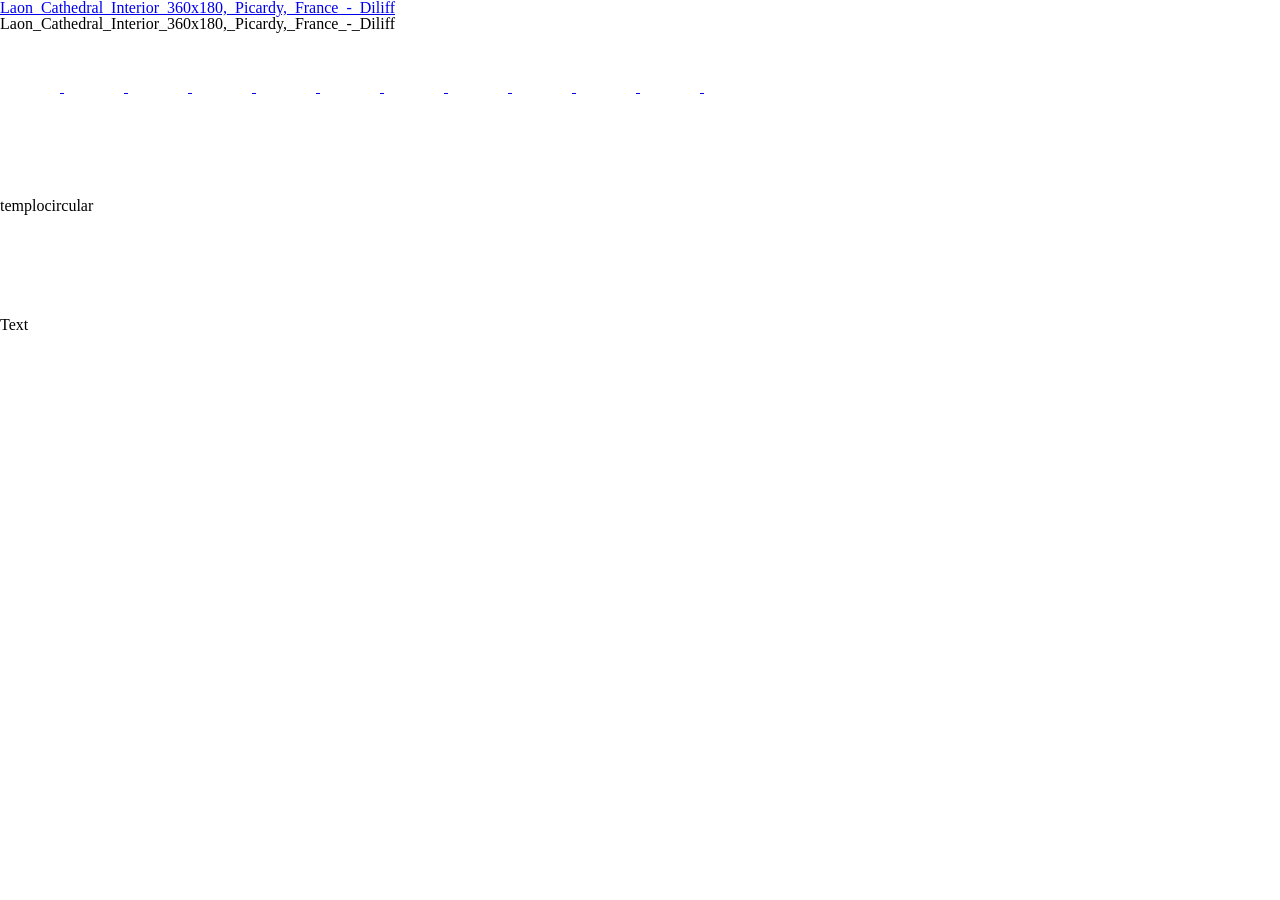
==== app-files/index.html @ 82f7ec3b "Carga del cascarón inicial de Marzpiano" ====
<!DOCTYPE html>
<html>
<head>
<title>Project Title</title>
<meta charset="utf-8">
<meta name="viewport" content="target-densitydpi=device-dpi, width=device-width, initial-scale=1.0, maximum-scale=1.0, minimum-scale=1.0, user-scalable=no, minimal-ui" />
<style> @-ms-viewport { width: device-width; } </style>
<link rel="stylesheet" href="vendor/reset.min.css">
<link rel="stylesheet" href="style.css">
</head>
<body class="single-scene ">

<div id="pano"></div>

<div id="sceneList">
  <ul class="scenes">
    
      <a href="javascript:void(0)" class="scene" data-id="0-laon_cathedral_interior_360x180_picardy_france_-_diliff">
        <li class="text">Laon_Cathedral_Interior_360x180,_Picardy,_France_-_Diliff</li>
      </a>
    
  </ul>
</div>

<div id="titleBar">
  <h1 class="sceneName"></h1>
</div>

<a href="javascript:void(0)" id="autorotateToggle">
  <img class="icon off" src="img/play.png">
  <img class="icon on" src="img/pause.png">
</a>

<a href="javascript:void(0)" id="fullscreenToggle">
  <img class="icon off" src="img/fullscreen.png">
  <img class="icon on" src="img/windowed.png">
</a>

<a href="javascript:void(0)" id="sceneListToggle">
  <img class="icon off" src="img/expand.png">
  <img class="icon on" src="img/collapse.png">
</a>

<a href="javascript:void(0)" id="viewUp" class="viewControlButton viewControlButton-1">
  <img class="icon" src="img/up.png">
</a>
<a href="javascript:void(0)" id="viewDown" class="viewControlButton viewControlButton-2">
  <img class="icon" src="img/down.png">
</a>
<a href="javascript:void(0)" id="viewLeft" class="viewControlButton viewControlButton-3">
  <img class="icon" src="img/left.png">
</a>
<a href="javascript:void(0)" id="viewRight" class="viewControlButton viewControlButton-4">
  <img class="icon" src="img/right.png">
</a>
<a href="javascript:void(0)" id="viewIn" class="viewControlButton viewControlButton-5">
  <img class="icon" src="img/plus.png">
</a>
<a href="javascript:void(0)" id="viewOut" class="viewControlButton viewControlButton-6">
  <img class="icon" src="img/minus.png">
</a>

<script src="vendor/screenfull.min.js" ></script>
<script src="vendor/bowser.min.js" ></script>
<script src="vendor/marzipano.js" ></script>

<script src="data.js"></script>
<script src="index.js"></script>

</body>
</html>
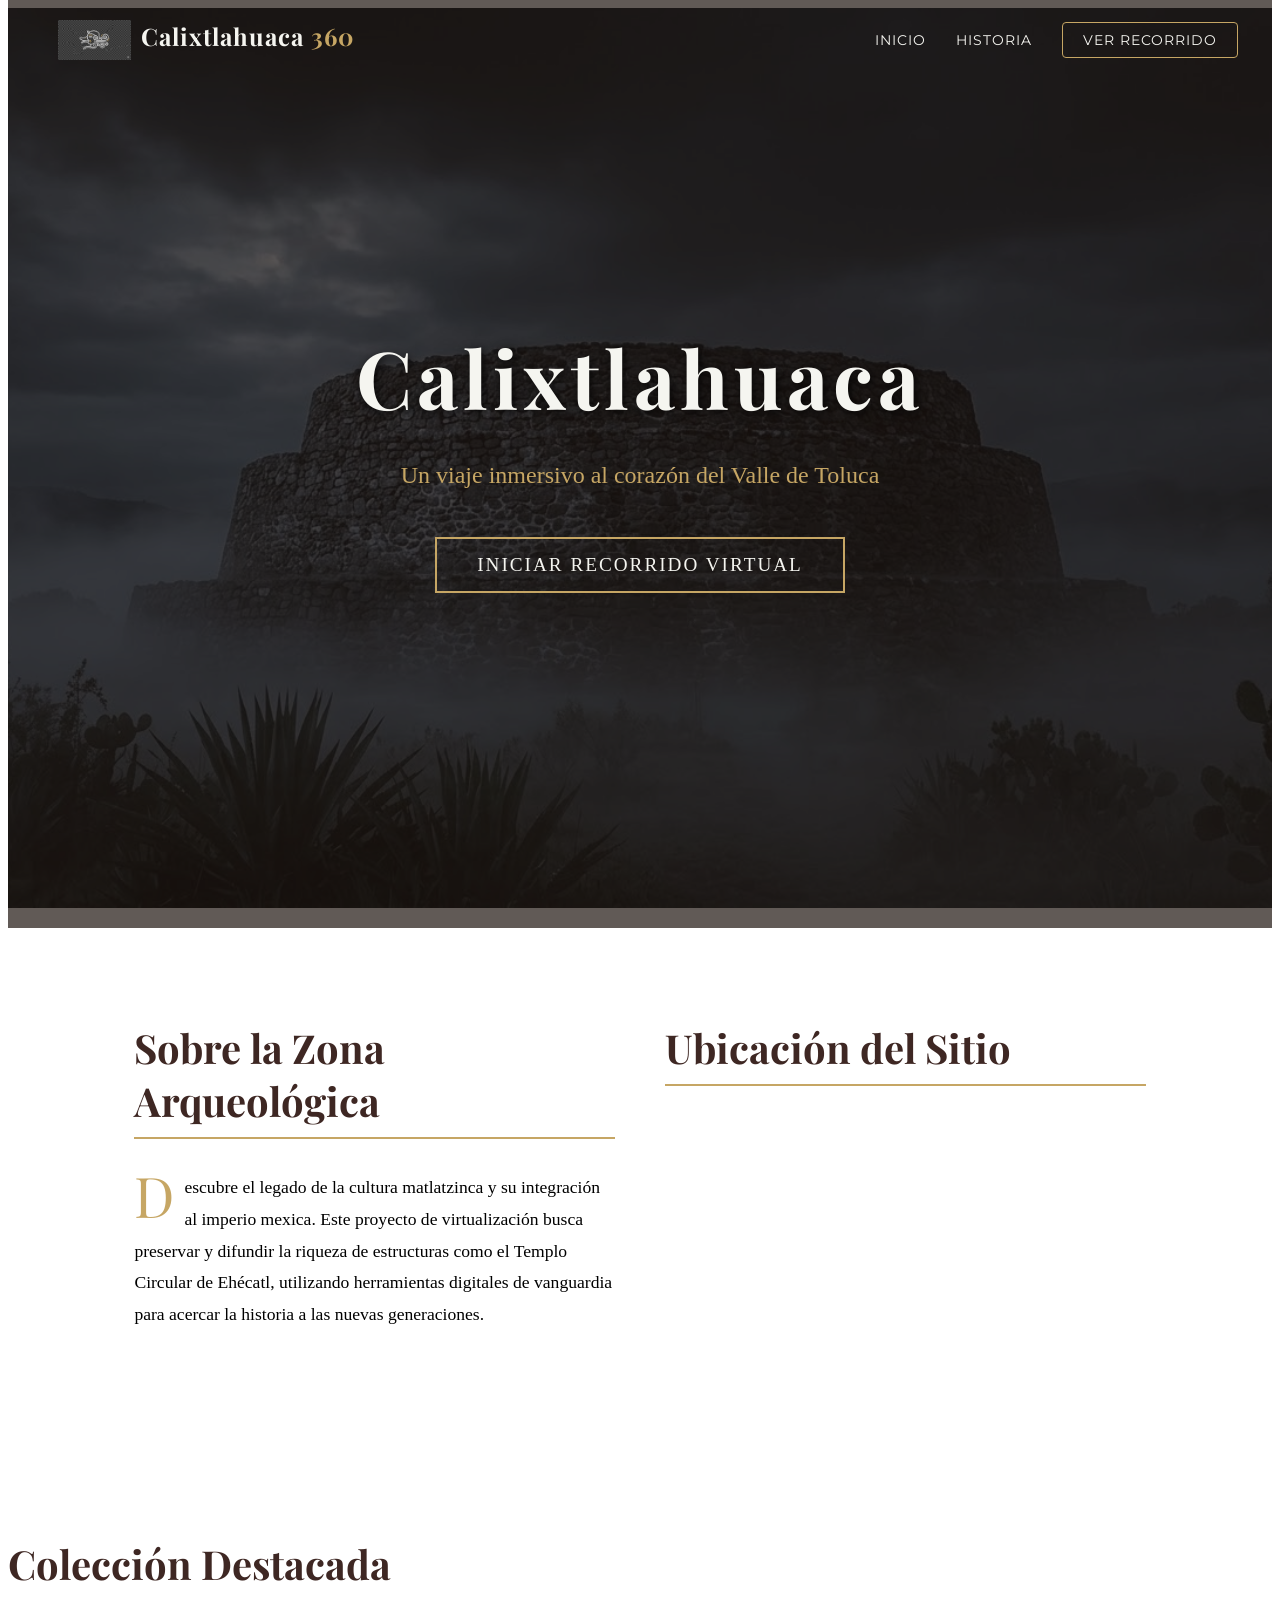
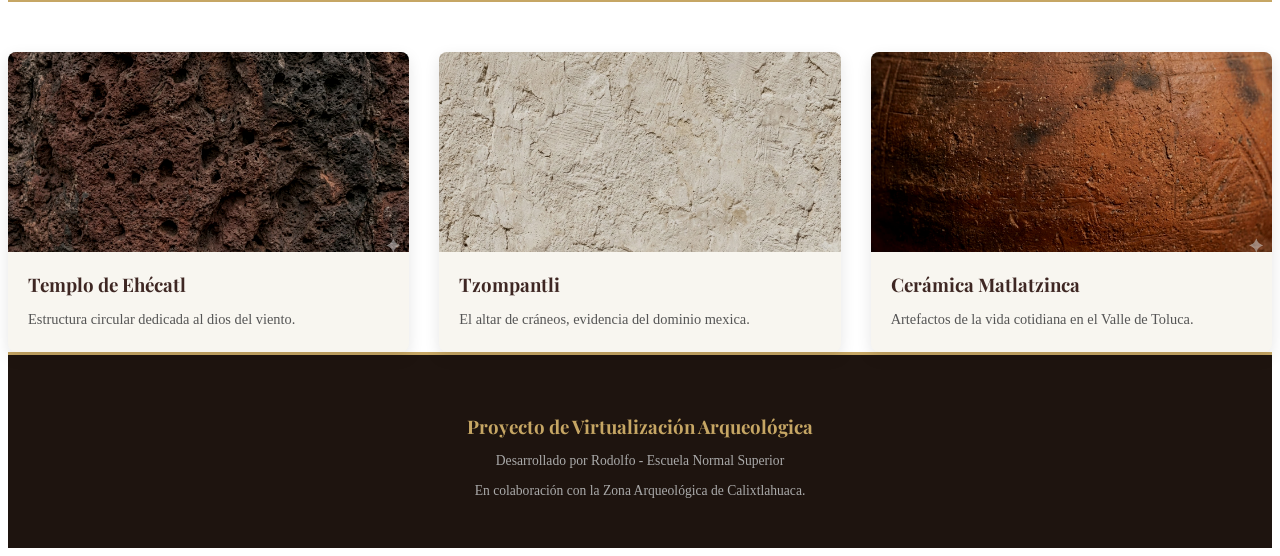
==== commit 8416e522: "creacion del lobby interactivo, texturas locales y diseño institucional" ====
--- a/app-files/index.html
+++ b/app-files/index.html
@@ -1,71 +1,73 @@
 <!DOCTYPE html>
-<html>
+<html lang="es">
 <head>
-<title>Project Title</title>
-<meta charset="utf-8">
-<meta name="viewport" content="target-densitydpi=device-dpi, width=device-width, initial-scale=1.0, maximum-scale=1.0, minimum-scale=1.0, user-scalable=no, minimal-ui" />
-<style> @-ms-viewport { width: device-width; } </style>
-<link rel="stylesheet" href="vendor/reset.min.css">
-<link rel="stylesheet" href="style.css">
+    <meta charset="UTF-8">
+    <meta name="viewport" content="width=device-width, initial-scale=1.0">
+    <title>Museo de Sitio | Calixtlahuaca</title>
+    <link href="https://fonts.googleapis.com/css2?family=Montserrat:wght@300;400;700&family=Playfair+Display:wght@600&display=swap" rel="stylesheet">
+    <link rel="stylesheet" href="lobby.css">
 </head>
-<body class="single-scene ">
+<body>
+<nav class="navbar">
+        <div class="logo-nav"><img src="img/logo-ehecatl.png" alt="Ehécatl">Calixtlahuaca <span>360</span></div>
+        <ul class="nav-links">
+            <li><a href="#">Inicio</a></li>
+            <li><a href="#info">Historia</a></li>
+            <li><a href="recorrido.html" class="nav-btn">Ver Recorrido</a></li>
+        </ul>
+    </nav>
+    <header class="hero-section">
+        <div class="overlay">
+            <h1 class="hero-title">Calixtlahuaca</h1>
+            <p class="hero-subtitle">Un viaje inmersivo al corazón del Valle de Toluca</p>
+            <a href="recorrido.html" class="btn-primary">Iniciar Recorrido Virtual</a>
+        </div>
+    </header>
 
-<div id="pano"></div>
+    <section id="info" class="info-section">
+        <div class="text-content">
+            <h2>Sobre la Zona Arqueológica</h2>
+            <p>Descubre el legado de la cultura matlatzinca y su integración al imperio mexica. Este proyecto de virtualización busca preservar y difundir la riqueza de estructuras como el Templo Circular de Ehécatl, utilizando herramientas digitales de vanguardia para acercar la historia a las nuevas generaciones.</p>
+        </div>
+        
+        <div class="map-content">
+            <h2>Ubicación del Sitio</h2>
+            <iframe src="https://www.google.com/maps/embed?pb=!1m18!1m12!1m3!1d15060.106688755039!2d-99.6953!3d19.3364!2m3!1f0!2f0!3f0!3m2!1i1024!2i768!4f13.1!3m3!1m2!1s0x85cd89d3d5180471%3A0xc0f82c4ccf711de5!2sZona%20Arqueol%C3%B3gica%20de%20Calixtlahuaca!5e0!3m2!1ses!2smx!4v1710000000000!5m2!1ses!2smx" width="100%" height="300" style="border:0; border-radius: 8px;" allowfullscreen="" loading="lazy"></iframe>
+        </div>
+    </section>
+<section class="highlights-section">
+        <h2 class="section-title">Colección Destacada</h2>
+        <div class="card-grid">
+            <div class="card">
+                <div class="card-img placeholder-1"></div>
+                <div class="card-info">
+                    <h3>Templo de Ehécatl</h3>
+                    <p>Estructura circular dedicada al dios del viento.</p>
+                </div>
+            </div>
+            <div class="card">
+                <div class="card-img placeholder-2"></div>
+                <div class="card-info">
+                    <h3>Tzompantli</h3>
+                    <p>El altar de cráneos, evidencia del dominio mexica.</p>
+                </div>
+            </div>
+            <div class="card">
+                <div class="card-img placeholder-3"></div>
+                <div class="card-info">
+                    <h3>Cerámica Matlatzinca</h3>
+                    <p>Artefactos de la vida cotidiana en el Valle de Toluca.</p>
+                </div>
+            </div>
+        </div>
+    </section>
 
-<div id="sceneList">
-  <ul class="scenes">
-    
-      <a href="javascript:void(0)" class="scene" data-id="0-laon_cathedral_interior_360x180_picardy_france_-_diliff">
-        <li class="text">Laon_Cathedral_Interior_360x180,_Picardy,_France_-_Diliff</li>
-      </a>
-    
-  </ul>
-</div>
-
-<div id="titleBar">
-  <h1 class="sceneName"></h1>
-</div>
-
-<a href="javascript:void(0)" id="autorotateToggle">
-  <img class="icon off" src="img/play.png">
-  <img class="icon on" src="img/pause.png">
-</a>
-
-<a href="javascript:void(0)" id="fullscreenToggle">
-  <img class="icon off" src="img/fullscreen.png">
-  <img class="icon on" src="img/windowed.png">
-</a>
-
-<a href="javascript:void(0)" id="sceneListToggle">
-  <img class="icon off" src="img/expand.png">
-  <img class="icon on" src="img/collapse.png">
-</a>
-
-<a href="javascript:void(0)" id="viewUp" class="viewControlButton viewControlButton-1">
-  <img class="icon" src="img/up.png">
-</a>
-<a href="javascript:void(0)" id="viewDown" class="viewControlButton viewControlButton-2">
-  <img class="icon" src="img/down.png">
-</a>
-<a href="javascript:void(0)" id="viewLeft" class="viewControlButton viewControlButton-3">
-  <img class="icon" src="img/left.png">
-</a>
-<a href="javascript:void(0)" id="viewRight" class="viewControlButton viewControlButton-4">
-  <img class="icon" src="img/right.png">
-</a>
-<a href="javascript:void(0)" id="viewIn" class="viewControlButton viewControlButton-5">
-  <img class="icon" src="img/plus.png">
-</a>
-<a href="javascript:void(0)" id="viewOut" class="viewControlButton viewControlButton-6">
-  <img class="icon" src="img/minus.png">
-</a>
-
-<script src="vendor/screenfull.min.js" ></script>
-<script src="vendor/bowser.min.js" ></script>
-<script src="vendor/marzipano.js" ></script>
-
-<script src="data.js"></script>
-<script src="index.js"></script>
-
+    <footer class="museum-footer">
+        <div class="footer-content">
+            <h3>Proyecto de Virtualización Arqueológica</h3>
+            <p>Desarrollado por Rodolfo  - Escuela Normal Superior</p>
+            <p>En colaboración con la Zona Arqueológica de Calixtlahuaca.</p>
+        </div>
+    </footer>
 </body>
-</html>
+</html>
--- a/app-files/lobby.css
+++ b/app-files/lobby.css
@@ -0,0 +1,299 @@
+/* DISEÑO DEL LOBBY - ESTILO MUSEO */
+body, html {
+    scroll-behavior: smooth;
+}
+    /* =========================================
+   BARRA DE NAVEGACIÓN (NAVBAR)
+   ========================================= */
+.navbar {
+    position: absolute; /* Se superpone a la sección hero */
+    top: 0;
+    width: 100%;
+    padding: 20px 50px; /* Espaciado interno elegante */
+    display: flex; /* Alinea logo a la izq y enlaces a la der */
+    justify-content: space-between;
+    align-items: center;
+    box-sizing: border-box; /* Asegura que el padding no desborde */
+    z-index: 100; /* Asegura que siempre esté al frente */
+}
+
+.logo-nav {
+    font-family: 'Playfair Display', serif; /* Letra de museo */
+    font-size: 1.5rem;
+    color: #f5f5f0; /* Blanco hueso */
+    font-weight: bold;
+    letter-spacing: 1px;
+}
+
+.logo-nav span {
+    color: #C6A664; /* Acento Dorado Arqueológico */
+}
+
+.nav-links {
+    list-style: none; /* Quita los puntitos de la lista */
+    display: flex; /* Pone los enlaces uno al lado del otro */
+    gap: 30px; /* Espacio entre enlaces */
+    margin: 0;
+    padding: 0;
+    align-items: center;
+}
+
+.nav-links a {
+    text-decoration: none; /* Quita el subrayado feo */
+    color: #f5f5f0; /* Blanco hueso */
+    font-family: 'Montserrat', sans-serif;
+    font-size: 0.9rem;
+    text-transform: uppercase; /* Todo en mayúsculas */
+    letter-spacing: 1px;
+    transition: 0.3s; /* Suavidad al pasar el mouse */
+}
+
+/* Efecto hover elegante: solo cambia de color */
+.nav-links a:hover {
+    color: #C6A664;
+}
+
+/* El botón de "Ver Recorrido" debe destacar */
+.nav-btn {
+    border: 1px solid #C6A664; /* Borde dorado */
+    padding: 8px 20px;
+    border-radius: 4px; /* Bordes suaves */
+}
+
+/* Hover para el botón */
+.nav-btn:hover {
+    background-color: #C6A664; /* Fondo dorado al pasar el mouse */
+    color: #1e140f !important; /* Texto oscuro para contraste */
+}
+.logo-nav img {
+    height: 40px; /* Tamaño del logo */
+    margin-right: 10px; /* Espacio con el texto */
+    vertical-align: middle; /* Alineación vertical */
+}
+/* Portada a pantalla completa */
+.hero-section {
+    height: 100vh;
+background-image: url('img/hero-calixtlahuaca.png');
+    background-size: cover;
+    background-position: center;
+    position: relative;
+    display: flex;
+    align-items: center;
+    justify-content: center;
+}
+
+/* Filtro oscuro para que el texto sea legible */
+.overlay {
+    background-color: rgba(30, 20, 15, 0.7); /* Tono sepia/oscuro */
+    width: 100%;
+    height: 100%;
+    display: flex;
+    flex-direction: column;
+    align-items: center;
+    justify-content: center;
+    text-align: center;
+    padding: 20px;
+}
+
+.hero-title {
+    font-family: 'Playfair Display', serif;
+    font-size: 5rem;
+    color: #f5f5f0;
+    margin: 0;
+    letter-spacing: 5px;
+    text-shadow: 2px 2px 10px rgba(0,0,0,0.8);
+}
+
+.hero-subtitle {
+    font-size: 1.5rem;
+    color: #C6A664; /* Dorado arqueológico */
+    margin-bottom: 40px;
+    font-weight: 300;
+}
+
+/* Botón elegante */
+.btn-primary {
+    text-decoration: none;
+    background-color: transparent;
+    color: #f5f5f0;
+    border: 2px solid #C6A664;
+    padding: 15px 40px;
+    font-size: 1.2rem;
+    text-transform: uppercase;
+    letter-spacing: 2px;
+    transition: 0.3s;
+}
+
+.btn-primary:hover {
+    background-color: #C6A664;
+    color: #1e140f;
+    box-shadow: 0 0 15px rgba(198, 166, 100, 0.5);
+}
+
+/* Sección de contenido inferior */
+.info-section {
+    display: flex;
+    flex-wrap: wrap;
+    padding: 80px 10%;
+    gap: 50px;
+}
+
+.text-content, .map-content {
+    flex: 1;
+    min-width: 300px;
+}
+
+h2 {
+    font-family: 'Playfair Display', serif;
+    font-size: 2.5rem;
+    color: #3e2723;
+    border-bottom: 2px solid #C6A664;
+    padding-bottom: 10px;
+}
+
+p {
+    font-size: 1.1rem;
+    line-height: 1.8;
+}
+/* =========================================
+   GALERÍA DE PIEZAS DESTACADAS (CARDS)
+   ========================================= */
+.highlights-section {
+  /* Texturas Arqueológicas para las Tarjetas */
+/* Textura Arqueológica Local para la Tarjeta 1 */
+.placeholder-1 { 
+    background-image: url('img/textura-piedra.jpg'); 
+    background-color: #2c2c2c; /* Respaldo oscuro */
+}
+}
+/* Textura Arqueológica Local para la Tarjeta 2 */
+.placeholder-2 { 
+    background-image: url('img/textura-estuco.jpg'); 
+    background-color: #e0d8c0; /* Respaldo claro */
+}
+/* Textura Arqueológica Local para la Tarjeta 3 */
+.placeholder-3 { 
+    background-image: url('img/textura-barro.jpg'); 
+    background-color: #b95b35; /* Respaldo terracota */
+}
+
+/* Oscurecemos un poco la imagen para que no compita con el diseño */
+.card-img {
+    filter: brightness(0.85) contrast(1.1);
+}
+
+.section-title {
+    font-family: 'Playfair Display', serif;
+    font-size: 2.5rem;
+    color: #3e2723; /* Marrón oscuro arqueológico */
+    margin-bottom: 50px;
+}
+
+.card-grid {
+    display: grid;
+    /* Cuadrícula responsive que se adapta sola */
+    grid-template-columns: repeat(auto-fit, minmax(280px, 1fr));
+    gap: 30px;
+}
+
+.card {
+    background-color: #f8f6f0; /* Fondo papel amate */
+    border-radius: 8px;
+    overflow: hidden; /* Corta la imagen sobrante */
+    box-shadow: 0 5px 15px rgba(0,0,0,0.1);
+    transition: transform 0.3s ease, box-shadow 0.3s ease; /* Efecto suave */
+    cursor: pointer;
+}
+
+/* EL EFECTO ESTRELLA: Levitación al pasar el mouse */
+.card:hover {
+    transform: translateY(-10px); /* Sube la tarjeta */
+    box-shadow: 0 15px 30px rgba(0,0,0,0.2); /* Aumenta la sombra */
+}
+
+.card-img {
+    height: 200px;
+    background-color: #ccc; /* Placeholder gris por ahora */
+    background-size: cover;
+    background-position: center;
+}
+
+/* Colores temporales para las tarjetas hasta que tengas fotos */
+.placeholder-1 { background-color: #5d4037; }
+.placeholder-2 { background-color: #795548; }
+.placeholder-3 { background-color: #8d6e63; }
+
+.card-info {
+    padding: 20px;
+    text-align: left;
+}
+
+.card-info h3 {
+    margin: 0 0 10px 0;
+    font-family: 'Playfair Display', serif;
+    color: #3e2723;
+}
+
+.card-info p {
+    margin: 0;
+    font-size: 0.9rem;
+    color: #555;
+}
+/* =========================================
+   FOOTER INSTITUCIONAL
+   ========================================= */
+.museum-footer {
+    background-color: #1e140f; /* Tono sepia/oscuro */
+    color: #f5f5f0;
+    text-align: center;
+    padding: 40px 20px;
+    border-top: 3px solid #C6A664; /* Línea de acento dorado */
+}
+
+.museum-footer h3 {
+    font-family: 'Playfair Display', serif;
+    color: #C6A664;
+    margin-bottom: 10px;
+}
+
+.museum-footer p {
+    font-size: 0.85rem;
+    color: #aaa;
+    margin: 5px 0;
+}
+/* LETRA CAPITULAR PARA EL TEXTO HISTÓRICO */
+.text-content p:first-of-type::first-letter {
+    font-family: 'Playfair Display', serif;
+    font-size: 3.5rem;
+    color: #C6A664;
+    float: left;
+    line-height: 1;
+    margin-right: 10px;
+    margin-top: -5px;
+}
+/* =========================================
+   OPTIMIZACIÓN PARA CELULARES (RESPONSIVE)
+   ========================================= */
+@media (max-width: 768px) {
+    .navbar {
+        flex-direction: column;
+        padding: 15px;
+        gap: 15px;
+        background-color: rgba(30, 20, 15, 0.9); /* Fondo oscuro para que se lea en móvil */
+    }
+
+    .hero-title {
+        font-size: 2.8rem; /* Letra más pequeña para el título */
+        letter-spacing: 2px;
+    }
+
+    .hero-subtitle {
+        font-size: 1.1rem;
+        padding: 0 15px;
+    }
+
+    .info-section {
+        padding: 50px 20px; /* Menos espacio a los lados */
+        flex-direction: column; /* Apila el texto y el mapa */
+    }
+}
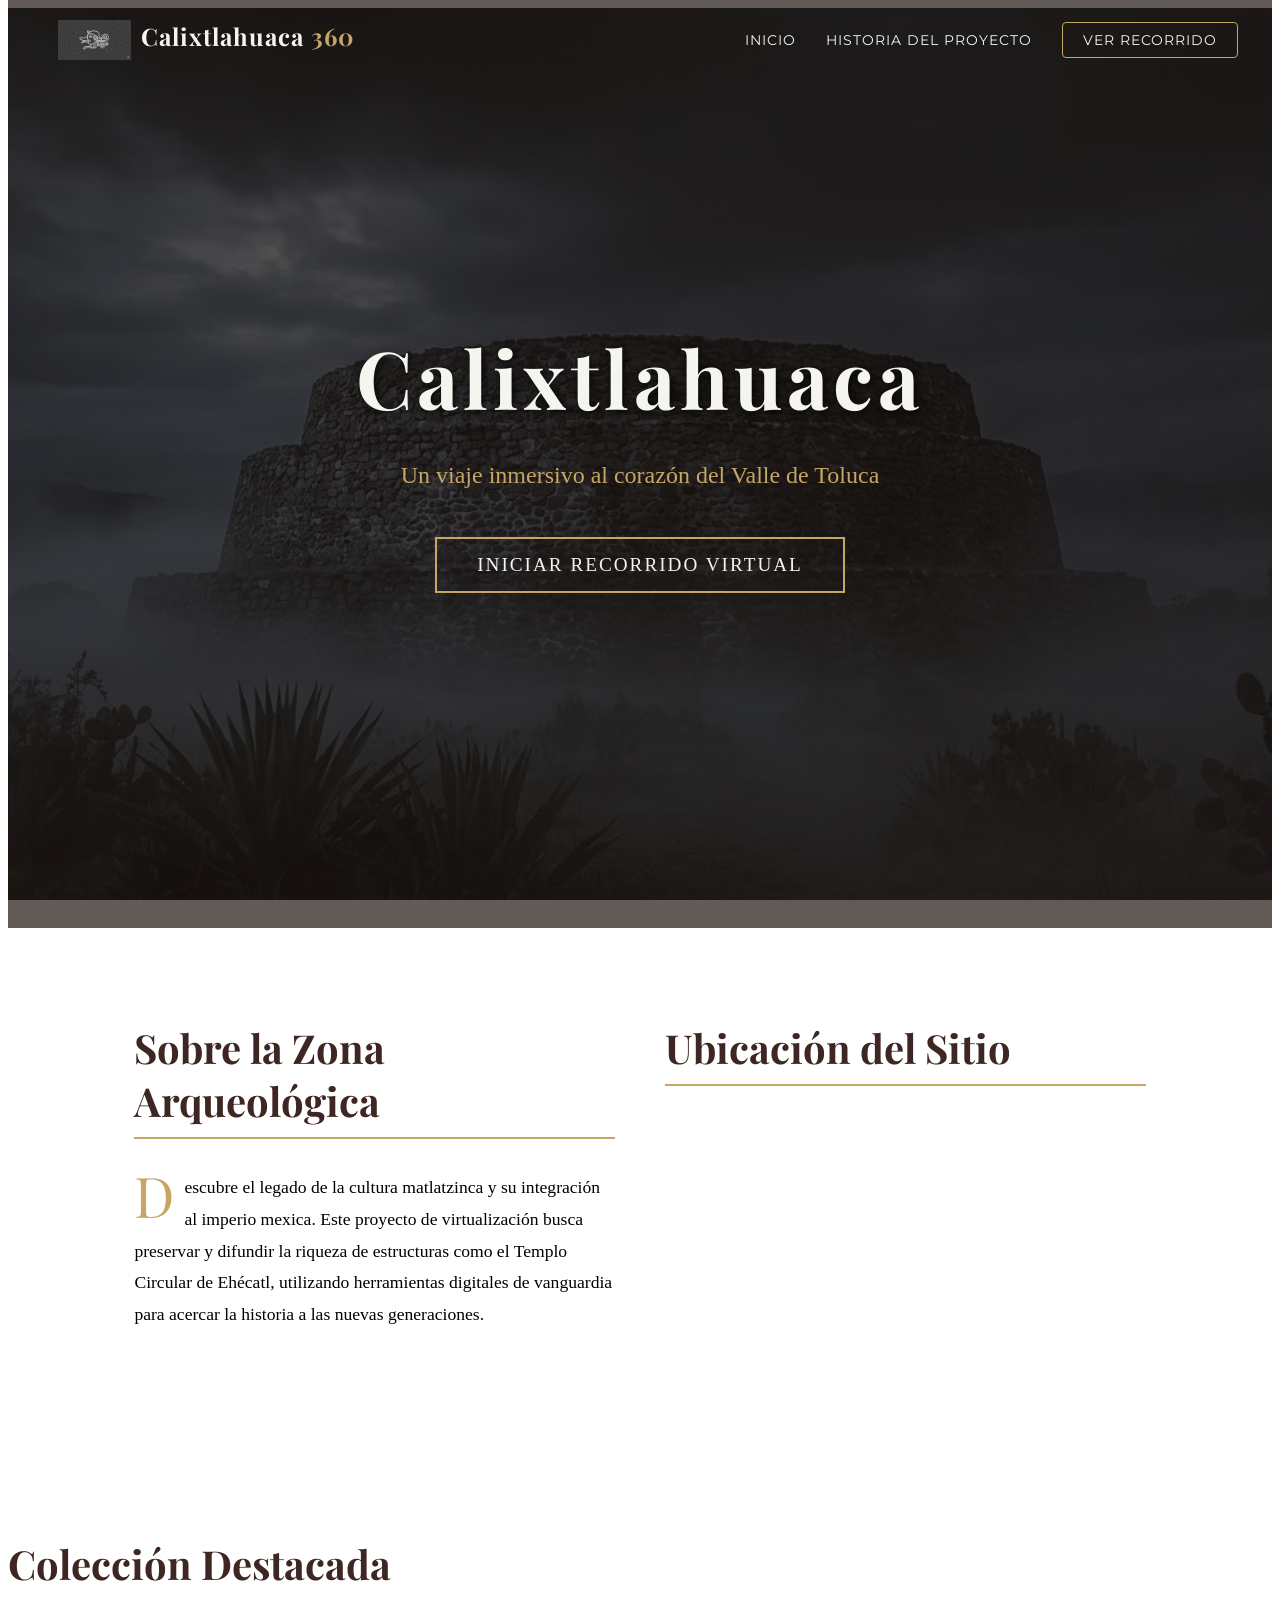
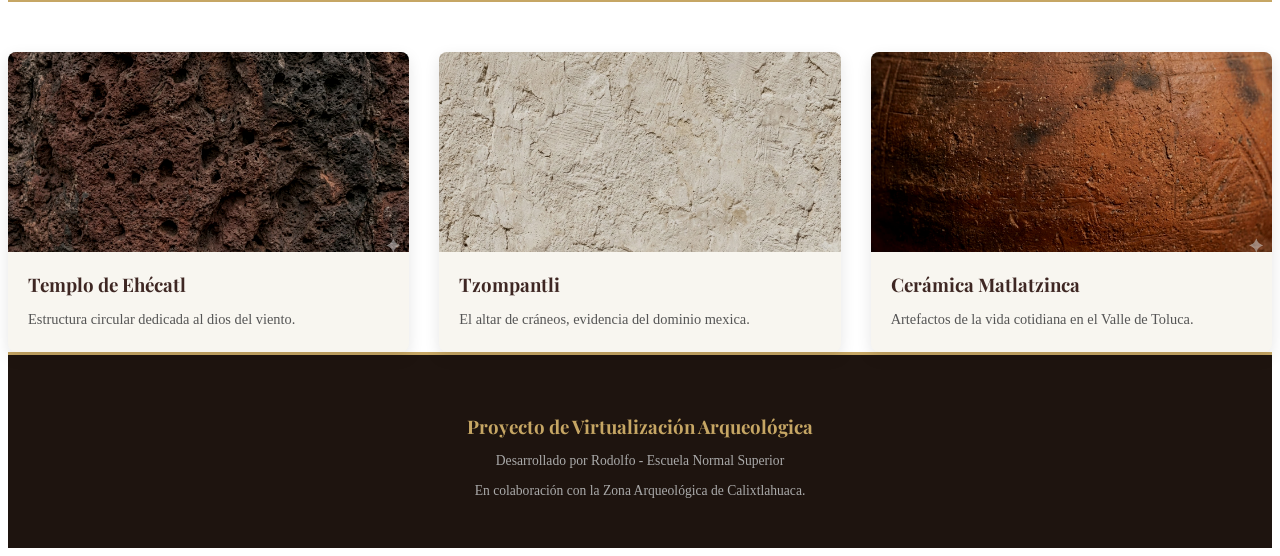
==== commit fd550c0c: "creacion de pagina de historia, diseño y preparacion de audioguia" ====
--- a/app-files/index.html
+++ b/app-files/index.html
@@ -2,6 +2,7 @@
 <html lang="es">
 <head>
     <meta charset="UTF-8">
+    <meta name="viewport" content="width=device-width, initial-scale=1.0, maximum-scale=1.0, user-scalable=no">
     <meta name="viewport" content="width=device-width, initial-scale=1.0">
     <title>Museo de Sitio | Calixtlahuaca</title>
     <link href="https://fonts.googleapis.com/css2?family=Montserrat:wght@300;400;700&family=Playfair+Display:wght@600&display=swap" rel="stylesheet">
@@ -12,7 +13,7 @@
         <div class="logo-nav"><img src="img/logo-ehecatl.png" alt="Ehécatl">Calixtlahuaca <span>360</span></div>
         <ul class="nav-links">
             <li><a href="#">Inicio</a></li>
-            <li><a href="#info">Historia</a></li>
+            <li><a href="historia.html">Historia del Proyecto</a></li>
             <li><a href="recorrido.html" class="nav-btn">Ver Recorrido</a></li>
         </ul>
     </nav>
--- a/app-files/lobby.css
+++ b/app-files/lobby.css
@@ -74,6 +74,7 @@
 .hero-section {
     height: 100vh;
 background-image: url('img/hero-calixtlahuaca.png');
+background-attachment: fixed;
     background-size: cover;
     background-position: center;
     position: relative;
@@ -274,16 +275,42 @@
 /* =========================================
    OPTIMIZACIÓN PARA CELULARES (RESPONSIVE)
    ========================================= */
+/* =========================================
+   OPTIMIZACIÓN PARA CELULARES (RESPONSIVE)
+   ========================================= */
 @media (max-width: 768px) {
     .navbar {
         flex-direction: column;
-        padding: 15px;
+        padding: 20px 15px;
+        background-color: rgba(30, 20, 15, 0.95); /* Fondo oscuro más sólido */
+    }
+    
+    .logo-nav {
+        margin-bottom: 15px; /* Espacio debajo del logo */
+        text-align: center;
+    }
+
+    /* NUEVO: Obligamos a los enlaces a apilarse en vertical */
+    .nav-links {
+        flex-direction: column;
         gap: 15px;
-        background-color: rgba(30, 20, 15, 0.9); /* Fondo oscuro para que se lea en móvil */
-    }
-
+        width: 100%;
+        text-align: center;
+    }
+
+    .nav-links a {
+        font-size: 1rem; /* Letra un poco más grande para tocar con el dedo */
+    }
+
+    /* Arreglamos el botón deformado */
+    .nav-btn {
+        display: inline-block;
+        white-space: nowrap; /* Evita que el texto del botón se parta en dos líneas */
+        width: auto;
+    }
+    
     .hero-title {
-        font-size: 2.8rem; /* Letra más pequeña para el título */
+        font-size: 2.8rem;
         letter-spacing: 2px;
     }
 
@@ -292,8 +319,8 @@
         padding: 0 15px;
     }
 
-    .info-section {
-        padding: 50px 20px; /* Menos espacio a los lados */
-        flex-direction: column; /* Apila el texto y el mapa */
+    .info-section, .academic-content {
+        padding: 50px 20px;
+        flex-direction: column;
     }
 }
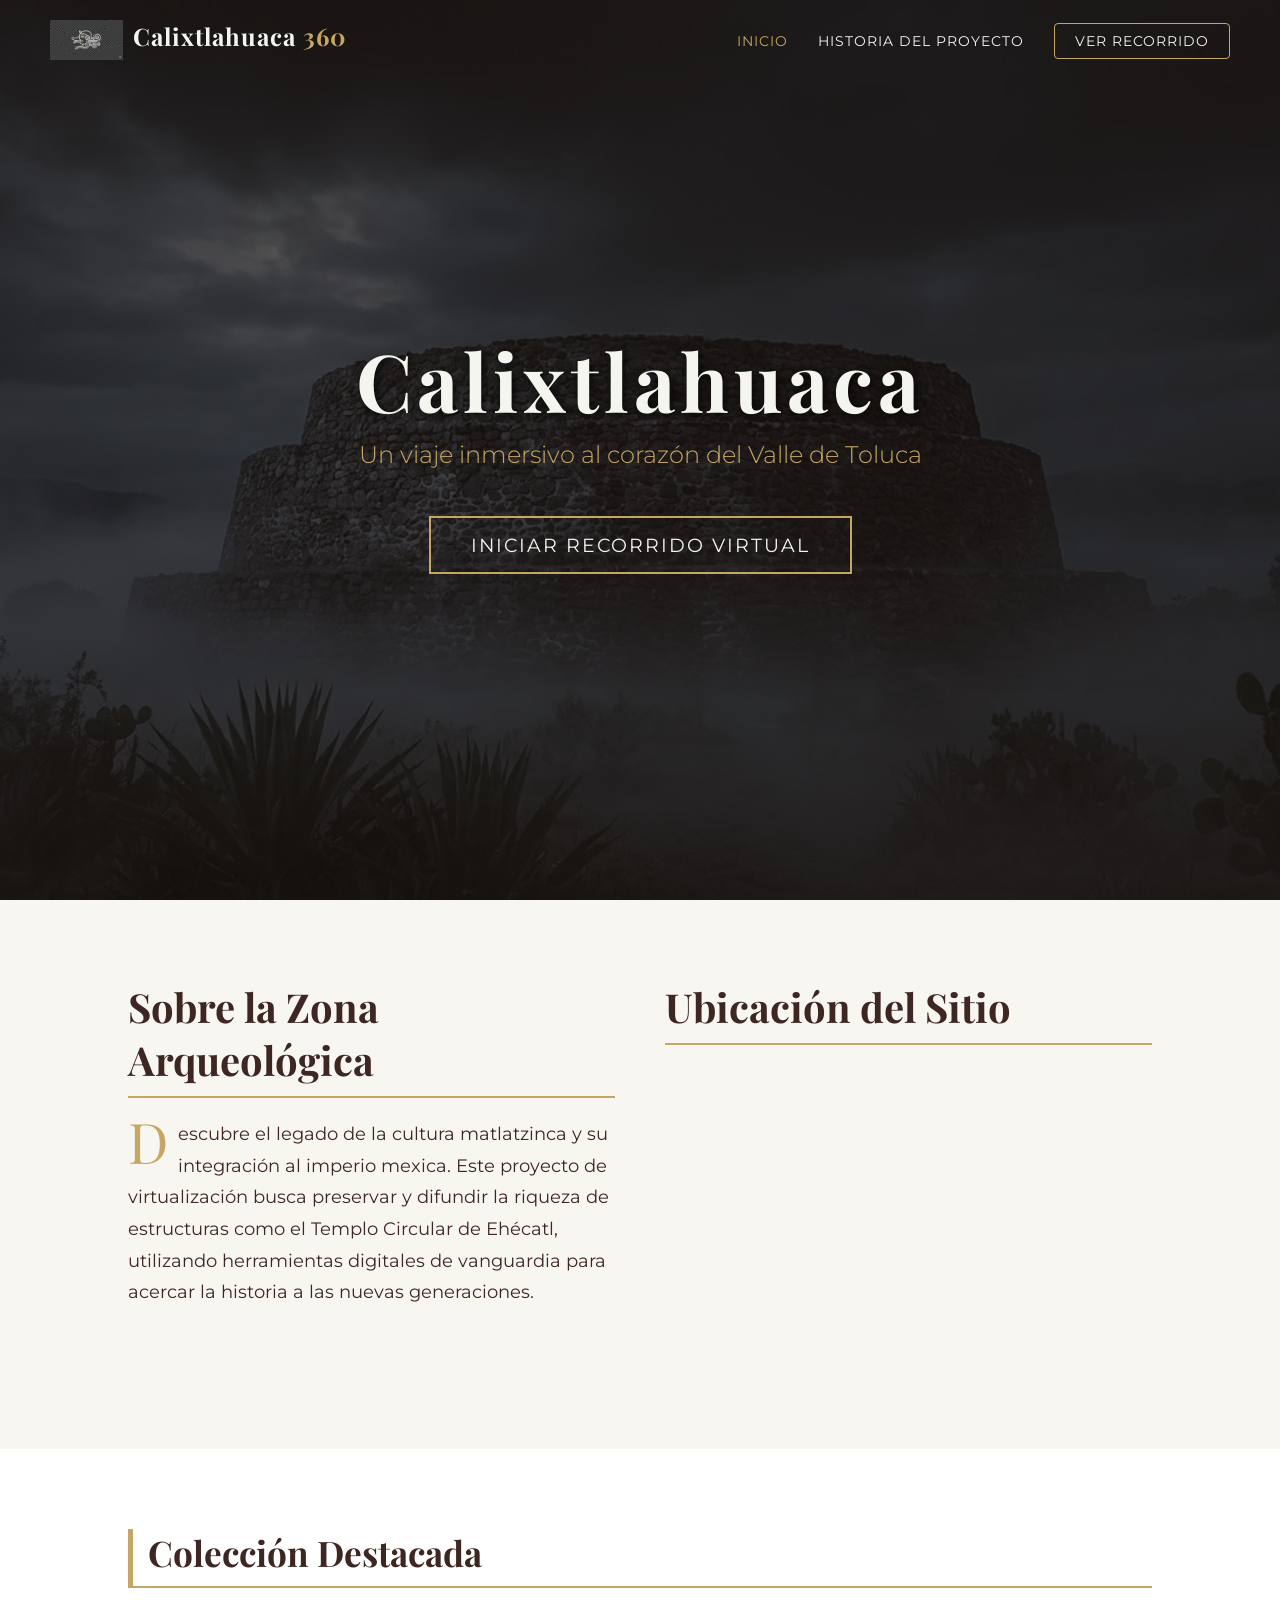
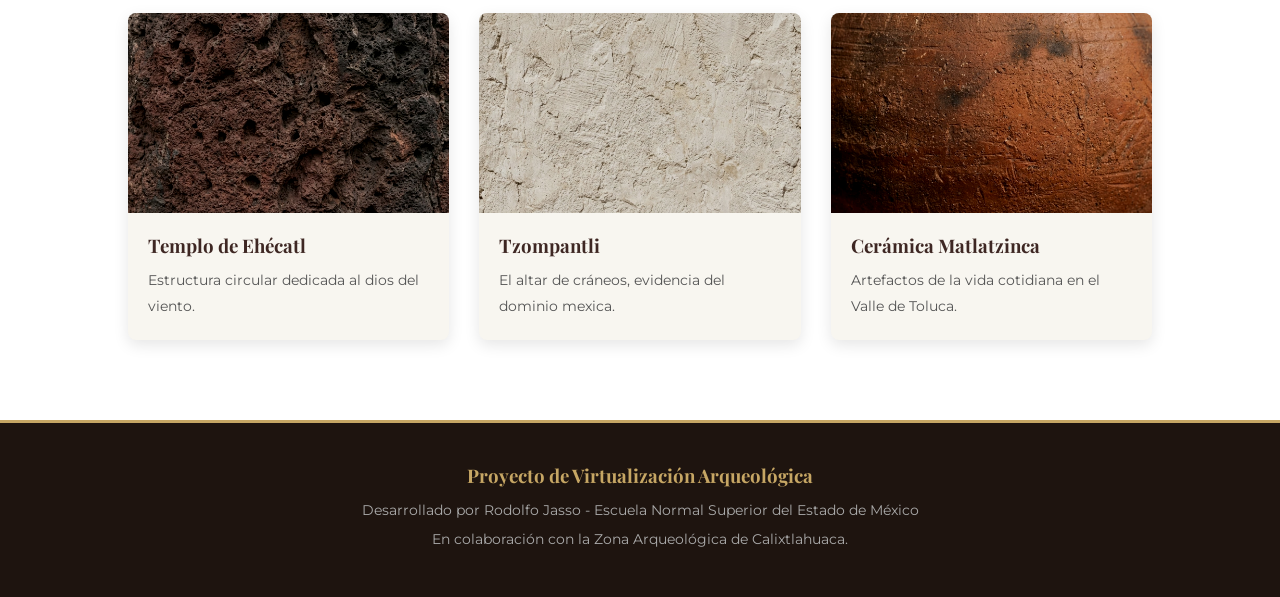
==== commit 928cc803: "Refactor arquitectónico: Corrección de scroll horizontal, jerarquía visual editorial e integración d" ====
--- a/app-files/index.html
+++ b/app-files/index.html
@@ -2,21 +2,22 @@
 <html lang="es">
 <head>
     <meta charset="UTF-8">
-    <meta name="viewport" content="width=device-width, initial-scale=1.0, maximum-scale=1.0, user-scalable=no">
     <meta name="viewport" content="width=device-width, initial-scale=1.0">
-    <title>Museo de Sitio | Calixtlahuaca</title>
+    <title>Museo de Sitio | Calixtlahuaca 360</title>
     <link href="https://fonts.googleapis.com/css2?family=Montserrat:wght@300;400;700&family=Playfair+Display:wght@600&display=swap" rel="stylesheet">
     <link rel="stylesheet" href="lobby.css">
 </head>
 <body>
-<nav class="navbar">
+
+    <nav class="navbar">
         <div class="logo-nav"><img src="img/logo-ehecatl.png" alt="Ehécatl">Calixtlahuaca <span>360</span></div>
         <ul class="nav-links">
-            <li><a href="#">Inicio</a></li>
+            <li><a href="#" style="color: var(--dorado);">Inicio</a></li>
             <li><a href="historia.html">Historia del Proyecto</a></li>
             <li><a href="recorrido.html" class="nav-btn">Ver Recorrido</a></li>
         </ul>
     </nav>
+
     <header class="hero-section">
         <div class="overlay">
             <h1 class="hero-title">Calixtlahuaca</h1>
@@ -33,10 +34,11 @@
         
         <div class="map-content">
             <h2>Ubicación del Sitio</h2>
-            <iframe src="https://www.google.com/maps/embed?pb=!1m18!1m12!1m3!1d15060.106688755039!2d-99.6953!3d19.3364!2m3!1f0!2f0!3f0!3m2!1i1024!2i768!4f13.1!3m3!1m2!1s0x85cd89d3d5180471%3A0xc0f82c4ccf711de5!2sZona%20Arqueol%C3%B3gica%20de%20Calixtlahuaca!5e0!3m2!1ses!2smx!4v1710000000000!5m2!1ses!2smx" width="100%" height="300" style="border:0; border-radius: 8px;" allowfullscreen="" loading="lazy"></iframe>
+            <iframe src="https://maps.google.com/maps?q=Zona+Arqueol%C3%B3gica+de+Calixtlahuaca&t=&z=15&ie=UTF8&iwloc=&output=embed" width="100%" height="300" style="border:0; border-radius: 8px;" allowfullscreen="" loading="lazy" referrerpolicy="no-referrer-when-downgrade"></iframe>
         </div>
     </section>
-<section class="highlights-section">
+
+    <section class="highlights-section">
         <h2 class="section-title">Colección Destacada</h2>
         <div class="card-grid">
             <div class="card">
@@ -66,9 +68,60 @@
     <footer class="museum-footer">
         <div class="footer-content">
             <h3>Proyecto de Virtualización Arqueológica</h3>
-            <p>Desarrollado por Rodolfo  - Escuela Normal Superior</p>
+            <p>Desarrollado por Rodolfo Jasso - Escuela Normal Superior del Estado de México</p>
             <p>En colaboración con la Zona Arqueológica de Calixtlahuaca.</p>
         </div>
     </footer>
+
+    <div id="artifact-modal" class="modal">
+        <div class="modal-content">
+            <span class="close-btn">×</span>
+            <img id="modal-img" src="" alt="Artefacto Matlatzinca">
+            <div class="modal-info">
+                <h3 id="modal-title">Título de la Pieza</h3>
+                <p id="modal-desc">Aquí aparecerá la descripción histórica de la pieza seleccionada.</p>
+            </div>
+        </div>
+    </div>
+
+    <script>
+        const modal = document.getElementById("artifact-modal");
+        const closeBtn = document.querySelector(".close-btn");
+        const modalTitle = document.getElementById("modal-title");
+        const modalDesc = document.getElementById("modal-desc");
+        const modalImg = document.getElementById("modal-img");
+
+        const baseDeDatos = {
+            "Templo de Ehécatl": {
+                img: "img/Ehécatl.jpg",
+                desc: "Estructura circular dedicada a la deidad del viento. Su diseño curvo es característico de la cultura Matlatzinca y permitía que el aire fluyera sin romper su trayectoria."
+            },
+            "Tzompantli": {
+                img: "img/tzompantli.jpg",
+                desc: "Altar de cráneos que evidencia el dominio mexica en el Valle de Toluca tras la conquista. Representa la compleja cosmovisión religiosa y militar de Mesoamérica."
+            },
+            "Cerámica Matlatzinca": {
+                img: "img/ceramica.jpg",
+                desc: "Artefactos de uso cotidiano y ceremonial. El barro nos cuenta la historia de la especialización artesanal y las rutas comerciales prehispánicas."
+            }
+        };
+
+        document.querySelectorAll(".card").forEach(tarjeta => {
+            tarjeta.addEventListener("click", () => {
+                const titulo = tarjeta.querySelector("h3").innerText;
+                if(baseDeDatos[titulo]) {
+                    modalTitle.innerText = titulo;
+                    modalDesc.innerText = baseDeDatos[titulo].desc;
+                    modalImg.src = baseDeDatos[titulo].img;
+                    modal.style.display = "flex";
+                }
+            });
+        });
+
+        closeBtn.addEventListener("click", () => modal.style.display = "none");
+        window.addEventListener("click", (e) => {
+            if (e.target === modal) modal.style.display = "none";
+        });
+    </script>
 </body>
 </html>
--- a/app-files/lobby.css
+++ b/app-files/lobby.css
@@ -1,80 +1,98 @@
-/* DISEÑO DEL LOBBY - ESTILO MUSEO */
-body, html {
+/* =========================================
+   1. VARIABLES INSTITUCIONALES Y NEM (:root)
+   ========================================= */
+:root {
+    --dorado: #C6A664;
+    --fondo-sepia-oscuro: #1e140f;
+    --fondo-claro: #f8f6f0;
+    --texto-oscuro: #3e2723;
+    --blanco-hueso: #f5f5f0;
+}
+
+/* =========================================
+   2. RESETEO UNIVERSAL (Cero Desbordamientos)
+   ========================================= */
+*, *::before, *::after {
+    box-sizing: border-box;
+    margin: 0;
+    padding: 0;
+}
+
+html, body {
+    overflow-x: hidden; /* ¡Esto elimina la barra horizontal "floja"! */
     scroll-behavior: smooth;
-}
-    /* =========================================
-   BARRA DE NAVEGACIÓN (NAVBAR)
+    font-family: 'Montserrat', sans-serif;
+    background-color: var(--fondo-claro);
+    color: var(--texto-oscuro);
+}
+
+/* =========================================
+   3. BARRA DE NAVEGACIÓN (NAVBAR)
    ========================================= */
 .navbar {
-    position: absolute; /* Se superpone a la sección hero */
+    position: absolute;
     top: 0;
     width: 100%;
-    padding: 20px 50px; /* Espaciado interno elegante */
-    display: flex; /* Alinea logo a la izq y enlaces a la der */
+    padding: 20px 50px;
+    display: flex;
     justify-content: space-between;
     align-items: center;
-    box-sizing: border-box; /* Asegura que el padding no desborde */
-    z-index: 100; /* Asegura que siempre esté al frente */
+    z-index: 100;
 }
 
 .logo-nav {
-    font-family: 'Playfair Display', serif; /* Letra de museo */
+    font-family: 'Playfair Display', serif;
     font-size: 1.5rem;
-    color: #f5f5f0; /* Blanco hueso */
+    color: var(--blanco-hueso);
     font-weight: bold;
     letter-spacing: 1px;
 }
 
-.logo-nav span {
-    color: #C6A664; /* Acento Dorado Arqueológico */
+.logo-nav span { color: var(--dorado); }
+
+.logo-nav img {
+    height: 40px;
+    margin-right: 10px;
+    vertical-align: middle;
 }
 
 .nav-links {
-    list-style: none; /* Quita los puntitos de la lista */
-    display: flex; /* Pone los enlaces uno al lado del otro */
-    gap: 30px; /* Espacio entre enlaces */
-    margin: 0;
-    padding: 0;
+    list-style: none;
+    display: flex;
+    gap: 30px;
     align-items: center;
 }
 
 .nav-links a {
-    text-decoration: none; /* Quita el subrayado feo */
-    color: #f5f5f0; /* Blanco hueso */
-    font-family: 'Montserrat', sans-serif;
+    text-decoration: none;
+    color: var(--blanco-hueso);
     font-size: 0.9rem;
-    text-transform: uppercase; /* Todo en mayúsculas */
+    text-transform: uppercase;
     letter-spacing: 1px;
-    transition: 0.3s; /* Suavidad al pasar el mouse */
-}
-
-/* Efecto hover elegante: solo cambia de color */
-.nav-links a:hover {
-    color: #C6A664;
-}
-
-/* El botón de "Ver Recorrido" debe destacar */
+    transition: 0.3s;
+}
+
+.nav-links a:hover { color: var(--dorado); }
+
 .nav-btn {
-    border: 1px solid #C6A664; /* Borde dorado */
+    border: 1px solid var(--dorado);
     padding: 8px 20px;
-    border-radius: 4px; /* Bordes suaves */
-}
-
-/* Hover para el botón */
+    border-radius: 4px;
+    transition: all 0.3s ease;
+}
+
 .nav-btn:hover {
-    background-color: #C6A664; /* Fondo dorado al pasar el mouse */
-    color: #1e140f !important; /* Texto oscuro para contraste */
-}
-.logo-nav img {
-    height: 40px; /* Tamaño del logo */
-    margin-right: 10px; /* Espacio con el texto */
-    vertical-align: middle; /* Alineación vertical */
-}
-/* Portada a pantalla completa */
+    background-color: var(--dorado);
+    color: var(--fondo-sepia-oscuro) !important;
+}
+
+/* =========================================
+   4. LOBBY: SECCIÓN HERO Y BOTONES
+   ========================================= */
 .hero-section {
     height: 100vh;
-background-image: url('img/hero-calixtlahuaca.png');
-background-attachment: fixed;
+    background-image: url('img/hero-calixtlahuaca.png');
+    background-attachment: fixed;
     background-size: cover;
     background-position: center;
     position: relative;
@@ -83,9 +101,8 @@
     justify-content: center;
 }
 
-/* Filtro oscuro para que el texto sea legible */
 .overlay {
-    background-color: rgba(30, 20, 15, 0.7); /* Tono sepia/oscuro */
+    background-color: rgba(30, 20, 15, 0.7);
     width: 100%;
     height: 100%;
     display: flex;
@@ -99,39 +116,46 @@
 .hero-title {
     font-family: 'Playfair Display', serif;
     font-size: 5rem;
-    color: #f5f5f0;
-    margin: 0;
+    color: var(--blanco-hueso);
     letter-spacing: 5px;
     text-shadow: 2px 2px 10px rgba(0,0,0,0.8);
 }
 
 .hero-subtitle {
     font-size: 1.5rem;
-    color: #C6A664; /* Dorado arqueológico */
+    color: var(--dorado);
     margin-bottom: 40px;
     font-weight: 300;
 }
 
-/* Botón elegante */
 .btn-primary {
     text-decoration: none;
     background-color: transparent;
-    color: #f5f5f0;
-    border: 2px solid #C6A664;
+    color: var(--blanco-hueso);
+    border: 2px solid var(--dorado);
     padding: 15px 40px;
     font-size: 1.2rem;
     text-transform: uppercase;
     letter-spacing: 2px;
     transition: 0.3s;
+    animation: pulseGlow 2s infinite; /* Animación extraída y corregida */
 }
 
 .btn-primary:hover {
-    background-color: #C6A664;
-    color: #1e140f;
+    background-color: var(--dorado);
+    color: var(--fondo-sepia-oscuro);
     box-shadow: 0 0 15px rgba(198, 166, 100, 0.5);
 }
 
-/* Sección de contenido inferior */
+@keyframes pulseGlow {
+    0% { box-shadow: 0 0 0 0 rgba(198, 166, 100, 0.4); }
+    70% { box-shadow: 0 0 0 15px rgba(198, 166, 100, 0); }
+    100% { box-shadow: 0 0 0 0 rgba(198, 166, 100, 0); }
+}
+
+/* =========================================
+   5. LOBBY: CONTENIDO Y TARJETAS
+   ========================================= */
 .info-section {
     display: flex;
     flex-wrap: wrap;
@@ -147,180 +171,198 @@
 h2 {
     font-family: 'Playfair Display', serif;
     font-size: 2.5rem;
-    color: #3e2723;
-    border-bottom: 2px solid #C6A664;
+    color: var(--texto-oscuro);
+    border-bottom: 2px solid var(--dorado);
     padding-bottom: 10px;
+    margin-bottom: 20px;
 }
 
 p {
     font-size: 1.1rem;
     line-height: 1.8;
 }
-/* =========================================
-   GALERÍA DE PIEZAS DESTACADAS (CARDS)
-   ========================================= */
-.highlights-section {
-  /* Texturas Arqueológicas para las Tarjetas */
-/* Textura Arqueológica Local para la Tarjeta 1 */
-.placeholder-1 { 
-    background-image: url('img/textura-piedra.jpg'); 
-    background-color: #2c2c2c; /* Respaldo oscuro */
-}
-}
-/* Textura Arqueológica Local para la Tarjeta 2 */
-.placeholder-2 { 
-    background-image: url('img/textura-estuco.jpg'); 
-    background-color: #e0d8c0; /* Respaldo claro */
-}
-/* Textura Arqueológica Local para la Tarjeta 3 */
-.placeholder-3 { 
-    background-image: url('img/textura-barro.jpg'); 
-    background-color: #b95b35; /* Respaldo terracota */
-}
-
-/* Oscurecemos un poco la imagen para que no compita con el diseño */
-.card-img {
-    filter: brightness(0.85) contrast(1.1);
-}
-
-.section-title {
-    font-family: 'Playfair Display', serif;
-    font-size: 2.5rem;
-    color: #3e2723; /* Marrón oscuro arqueológico */
-    margin-bottom: 50px;
-}
-
-.card-grid {
-    display: grid;
-    /* Cuadrícula responsive que se adapta sola */
-    grid-template-columns: repeat(auto-fit, minmax(280px, 1fr));
-    gap: 30px;
-}
-
-.card {
-    background-color: #f8f6f0; /* Fondo papel amate */
-    border-radius: 8px;
-    overflow: hidden; /* Corta la imagen sobrante */
-    box-shadow: 0 5px 15px rgba(0,0,0,0.1);
-    transition: transform 0.3s ease, box-shadow 0.3s ease; /* Efecto suave */
-    cursor: pointer;
-}
-
-/* EL EFECTO ESTRELLA: Levitación al pasar el mouse */
-.card:hover {
-    transform: translateY(-10px); /* Sube la tarjeta */
-    box-shadow: 0 15px 30px rgba(0,0,0,0.2); /* Aumenta la sombra */
-}
-
-.card-img {
-    height: 200px;
-    background-color: #ccc; /* Placeholder gris por ahora */
-    background-size: cover;
-    background-position: center;
-}
-
-/* Colores temporales para las tarjetas hasta que tengas fotos */
-.placeholder-1 { background-color: #5d4037; }
-.placeholder-2 { background-color: #795548; }
-.placeholder-3 { background-color: #8d6e63; }
-
-.card-info {
-    padding: 20px;
-    text-align: left;
-}
-
-.card-info h3 {
-    margin: 0 0 10px 0;
-    font-family: 'Playfair Display', serif;
-    color: #3e2723;
-}
-
-.card-info p {
-    margin: 0;
-    font-size: 0.9rem;
-    color: #555;
-}
-/* =========================================
-   FOOTER INSTITUCIONAL
-   ========================================= */
-.museum-footer {
-    background-color: #1e140f; /* Tono sepia/oscuro */
-    color: #f5f5f0;
-    text-align: center;
-    padding: 40px 20px;
-    border-top: 3px solid #C6A664; /* Línea de acento dorado */
-}
-
-.museum-footer h3 {
-    font-family: 'Playfair Display', serif;
-    color: #C6A664;
-    margin-bottom: 10px;
-}
-
-.museum-footer p {
-    font-size: 0.85rem;
-    color: #aaa;
-    margin: 5px 0;
-}
-/* LETRA CAPITULAR PARA EL TEXTO HISTÓRICO */
+
 .text-content p:first-of-type::first-letter {
     font-family: 'Playfair Display', serif;
     font-size: 3.5rem;
-    color: #C6A664;
+    color: var(--dorado);
     float: left;
     line-height: 1;
     margin-right: 10px;
     margin-top: -5px;
 }
-/* =========================================
-   OPTIMIZACIÓN PARA CELULARES (RESPONSIVE)
-   ========================================= */
-/* =========================================
-   OPTIMIZACIÓN PARA CELULARES (RESPONSIVE)
-   ========================================= */
+
+.highlights-section {
+    padding: 80px 10%;
+    background-color: #fff;
+}
+
+.section-title { margin-bottom: 50px; }
+
+.card-grid {
+    display: grid;
+    grid-template-columns: repeat(auto-fit, minmax(280px, 1fr));
+    gap: 30px;
+}
+
+.card {
+    background-color: var(--fondo-claro);
+    border-radius: 8px;
+    overflow: hidden;
+    box-shadow: 0 5px 15px rgba(0,0,0,0.1);
+    transition: transform 0.3s ease, box-shadow 0.3s ease;
+    cursor: pointer;
+}
+
+.card:hover {
+    transform: translateY(-10px);
+    box-shadow: 0 15px 30px rgba(0,0,0,0.2);
+}
+
+.card-img {
+    height: 200px;
+    background-size: cover;
+    background-position: center;
+    filter: brightness(0.85) contrast(1.1);
+}
+
+/* Clases corregidas (fuera de anidación) */
+.placeholder-1 { background-image: url('img/textura-piedra.jpg'); background-color: #5d4037; }
+.placeholder-2 { background-image: url('img/textura-estuco.jpg'); background-color: #795548; }
+.placeholder-3 { background-image: url('img/textura-barro.jpg'); background-color: #8d6e63; }
+
+.card-info { padding: 20px; text-align: left; }
+.card-info h3 { margin: 0 0 10px 0; font-family: 'Playfair Display', serif; color: var(--texto-oscuro); }
+.card-info p { margin: 0; font-size: 0.9rem; color: #555; }
+
+/* =========================================
+   6. VENTANA MODAL (GLOSARIO / ARTEFACTOS)
+   ========================================= */
+.modal {
+    display: none;
+    position: fixed;
+    z-index: 1000;
+    left: 0; top: 0; width: 100%; height: 100%;
+    background-color: rgba(15, 10, 5, 0.9);
+    align-items: center;
+    justify-content: center;
+}
+
+.modal-content {
+    background-color: var(--fondo-claro);
+    border-radius: 8px;
+    max-width: 800px;
+    width: 90%;
+    display: flex;
+    overflow: hidden;
+    position: relative;
+    box-shadow: 0 15px 40px rgba(0,0,0,0.5);
+    animation: fadeIn 0.3s ease-out;
+}
+
+@keyframes fadeIn {
+    from { opacity: 0; transform: translateY(-20px); }
+    to { opacity: 1; transform: translateY(0); }
+}
+
+.close-btn {
+    position: absolute;
+    top: 15px; right: 20px;
+    font-size: 30px; font-weight: bold;
+    color: var(--texto-oscuro);
+    cursor: pointer; z-index: 10;
+}
+.close-btn:hover { color: var(--dorado); }
+
+#modal-img { width: 50%; object-fit: cover; }
+
+.modal-info {
+    padding: 40px 30px; width: 50%;
+    display: flex; flex-direction: column; justify-content: center;
+}
+.modal-info h3 { font-family: 'Playfair Display', serif; color: var(--texto-oscuro); font-size: 2rem; margin-top: 0; border-bottom: 2px solid var(--dorado); padding-bottom: 10px; }
+.modal-info p { font-size: 1rem; line-height: 1.6; color: #555; }
+
+/* =========================================
+   7. DISEÑO EDITORIAL (HISTORIA.HTML & NEM)
+   ========================================= */
+.history-header {
+    height: 40vh;
+    background-image: url('img/excavacion-historica.jpg'); /* O usa tu imagen de textura */
+    background-size: cover;
+    background-position: center;
+    position: relative;
+    display: flex;
+    align-items: center;
+    justify-content: center;
+    margin-top: 80px; /* Evita que la navbar lo tape */
+}
+
+.header-overlay {
+    background-color: rgba(30, 20, 15, 0.8);
+    width: 100%; height: 100%;
+    display: flex; flex-direction: column; align-items: center; justify-content: center;
+    text-align: center; padding: 20px;
+}
+
+.header-overlay h1 { font-family: 'Playfair Display', serif; color: var(--blanco-hueso); font-size: 3rem; margin-bottom: 10px;}
+.subtitle-pedagogico { color: var(--dorado); font-size: 1.2rem; letter-spacing: 2px; text-transform: uppercase; }
+
+.editorial-container { max-width: 1200px; margin: 0 auto; padding: 60px 20px; }
+
+.discovery-grid {
+    display: grid;
+    grid-template-columns: 1.2fr 0.8fr;
+    gap: 50px;
+    align-items: start;
+    margin-bottom: 80px;
+}
+
+.section-title { font-family: 'Playfair Display', serif; font-size: 2.2rem; color: var(--texto-oscuro); margin-bottom: 25px; border-left: 5px solid var(--dorado); padding-left: 15px; }
+.main-text { line-height: 1.8; color: #444; font-size: 1.05rem; text-align: left; }
+
+.editorial-figure img { width: 100%; border-radius: 4px; box-shadow: 0 10px 30px rgba(0,0,0,0.1); }
+.editorial-figure figcaption { font-size: 0.85rem; color: #777; font-style: italic; margin-top: 10px; text-align: center; }
+
+.nem-justification-card {
+    background-color: #fff; padding: 50px; border-radius: 8px;
+    box-shadow: 0 15px 40px rgba(0,0,0,0.05); border-top: 4px solid var(--dorado);
+}
+.nem-description { font-size: 1.1rem; line-height: 1.8; color: #333; margin-bottom: 20px; }
+.highlight { color: var(--dorado); font-weight: bold; }
+
+.badge { background: var(--fondo-sepia-oscuro); color: #fff; padding: 8px 15px; border-radius: 20px; font-size: 0.8rem; margin-right: 8px; display: inline-block; margin-top: 10px; }
+
+/* =========================================
+   8. FOOTER INSTITUCIONAL
+   ========================================= */
+.museum-footer {
+    background-color: var(--fondo-sepia-oscuro); color: var(--blanco-hueso);
+    text-align: center; padding: 40px 20px; border-top: 3px solid var(--dorado);
+}
+.museum-footer h3 { font-family: 'Playfair Display', serif; color: var(--dorado); margin-bottom: 10px; }
+.museum-footer p { font-size: 0.85rem; color: #aaa; margin: 5px 0; }
+
+/* =========================================
+   9. RESPONSIVE DESIGN (CELULARES)
+   ========================================= */
+@media (max-width: 991px) {
+    .discovery-grid { grid-template-columns: 1fr; }
+    .editorial-figure { order: -1; margin-bottom: 30px; }
+}
+
 @media (max-width: 768px) {
-    .navbar {
-        flex-direction: column;
-        padding: 20px 15px;
-        background-color: rgba(30, 20, 15, 0.95); /* Fondo oscuro más sólido */
-    }
+    .navbar { flex-direction: column; padding: 20px 15px; background-color: rgba(30, 20, 15, 0.95); }
+    .nav-links { flex-direction: column; gap: 15px; width: 100%; text-align: center; }
+    .nav-btn { display: inline-block; white-space: nowrap; width: auto; }
     
-    .logo-nav {
-        margin-bottom: 15px; /* Espacio debajo del logo */
-        text-align: center;
-    }
-
-    /* NUEVO: Obligamos a los enlaces a apilarse en vertical */
-    .nav-links {
-        flex-direction: column;
-        gap: 15px;
-        width: 100%;
-        text-align: center;
-    }
-
-    .nav-links a {
-        font-size: 1rem; /* Letra un poco más grande para tocar con el dedo */
-    }
-
-    /* Arreglamos el botón deformado */
-    .nav-btn {
-        display: inline-block;
-        white-space: nowrap; /* Evita que el texto del botón se parta en dos líneas */
-        width: auto;
-    }
+    .hero-title { font-size: 2.8rem; }
+    .info-section, .highlights-section { padding: 50px 20px; }
     
-    .hero-title {
-        font-size: 2.8rem;
-        letter-spacing: 2px;
-    }
-
-    .hero-subtitle {
-        font-size: 1.1rem;
-        padding: 0 15px;
-    }
-
-    .info-section, .academic-content {
-        padding: 50px 20px;
-        flex-direction: column;
-    }
+    .modal-content { flex-direction: column; max-height: 90vh; overflow-y: auto; }
+    #modal-img, .modal-info { width: 100%; }
+    #modal-img { height: 250px; }
+    
+    .header-overlay h1 { font-size: 2rem; }
+    .nem-justification-card { padding: 30px 20px; }
 }
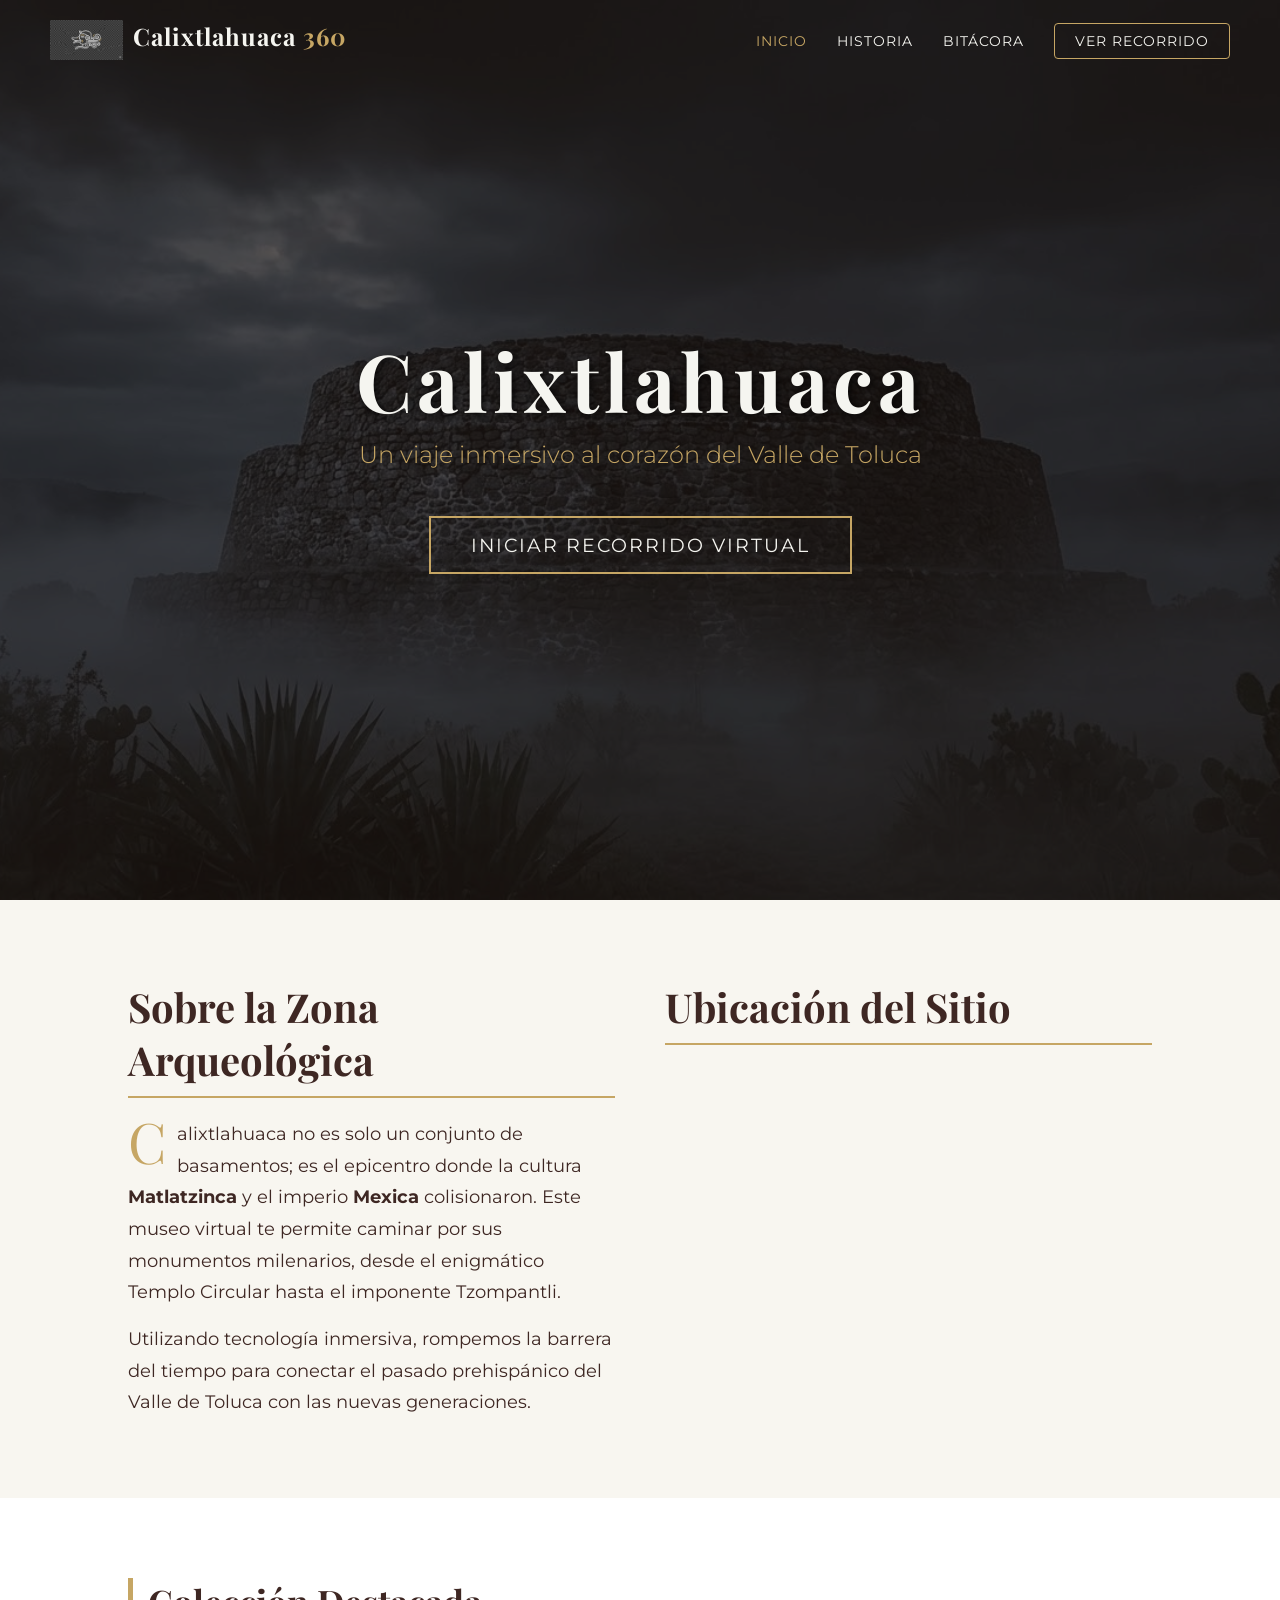
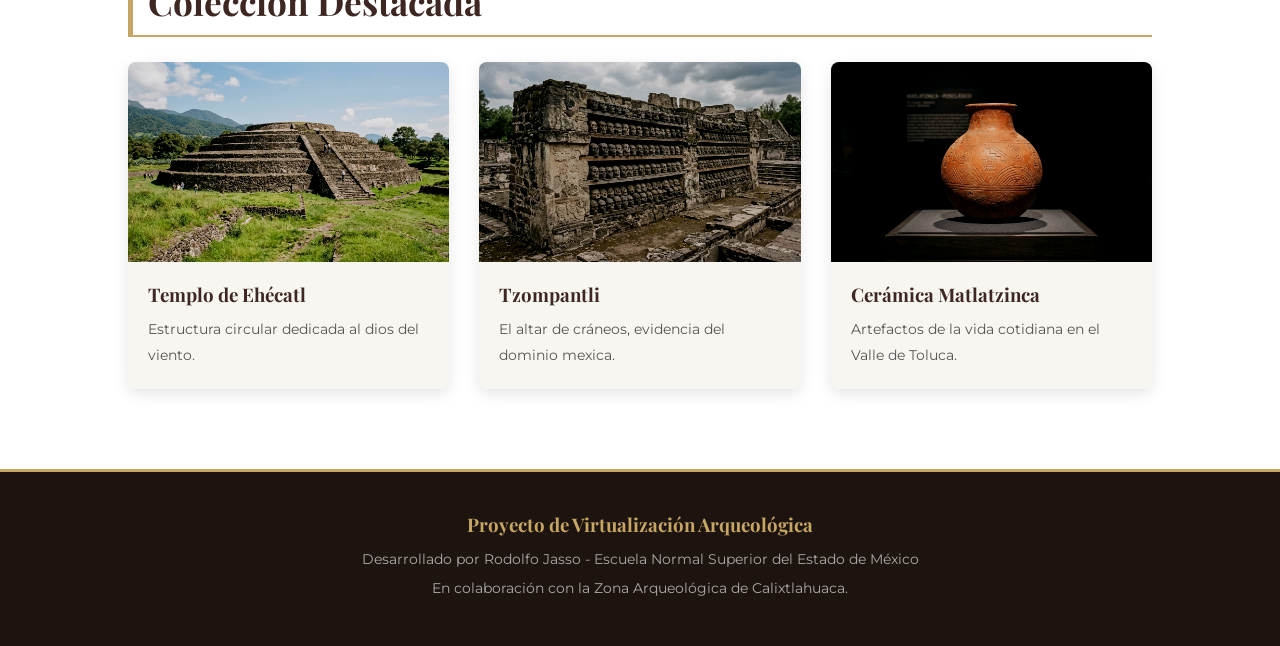
==== commit 916344f9: "feat(bitacora): integración de justificación pedagógica NEM y corrección de retícula editorial a dos" ====
--- a/app-files/index.html
+++ b/app-files/index.html
@@ -13,8 +13,8 @@
         <div class="logo-nav"><img src="img/logo-ehecatl.png" alt="Ehécatl">Calixtlahuaca <span>360</span></div>
         <ul class="nav-links">
             <li><a href="#" style="color: var(--dorado);">Inicio</a></li>
-            <li><a href="historia.html">Historia del Proyecto</a></li>
-            <li><a href="recorrido.html" class="nav-btn">Ver Recorrido</a></li>
+            <li><a href="historia.html">Historia</a></li>
+            <li><a href="bitacora.html">Bitácora</a></li> <li><a href="recorrido.html" class="nav-btn">Ver Recorrido</a></li>
         </ul>
     </nav>
 
@@ -29,7 +29,12 @@
     <section id="info" class="info-section">
         <div class="text-content">
             <h2>Sobre la Zona Arqueológica</h2>
-            <p>Descubre el legado de la cultura matlatzinca y su integración al imperio mexica. Este proyecto de virtualización busca preservar y difundir la riqueza de estructuras como el Templo Circular de Ehécatl, utilizando herramientas digitales de vanguardia para acercar la historia a las nuevas generaciones.</p>
+            <p>
+                Calixtlahuaca no es solo un conjunto de basamentos; es el epicentro donde la cultura <strong>Matlatzinca</strong> y el imperio <strong>Mexica</strong> colisionaron. Este museo virtual te permite caminar por sus monumentos milenarios, desde el enigmático Templo Circular hasta el imponente Tzompantli.
+            </p>
+            <p style="margin-top: 15px;">
+                Utilizando tecnología inmersiva, rompemos la barrera del tiempo para conectar el pasado prehispánico del Valle de Toluca con las nuevas generaciones.
+            </p>
         </div>
         
         <div class="map-content">
@@ -93,16 +98,16 @@
 
         const baseDeDatos = {
             "Templo de Ehécatl": {
-                img: "img/Ehécatl.jpg",
-                desc: "Estructura circular dedicada a la deidad del viento. Su diseño curvo es característico de la cultura Matlatzinca y permitía que el aire fluyera sin romper su trayectoria."
+                img: "img/ia-templo.jpg",
+                desc: "Dedicado a la advocación de Quetzalcóatl como dios del viento. Su inusual base circular evitaba que el viento se 'estrellara' contra las esquinas, permitiendo que fluyera libremente. Es una obra maestra de la ingeniería Matlatzinca que sobrevivió a la conquista Mexica y al paso de los siglos."
             },
             "Tzompantli": {
-                img: "img/tzompantli.jpg",
-                desc: "Altar de cráneos que evidencia el dominio mexica en el Valle de Toluca tras la conquista. Representa la compleja cosmovisión religiosa y militar de Mesoamérica."
+                img: "img/ia-tzompantli.jpg",
+                desc: "Un altar de cráneos que funcionaba como un fuerte instrumento de control ideológico y político. Impuesto tras la conquista del tlatoani Axayácatl en 1478, este monumento físico recuerda la integración forzada del Valle de Toluca al imperio Mexica y su profunda cosmovisión sobre el sacrificio."
             },
             "Cerámica Matlatzinca": {
-                img: "img/ceramica.jpg",
-                desc: "Artefactos de uso cotidiano y ceremonial. El barro nos cuenta la historia de la especialización artesanal y las rutas comerciales prehispánicas."
+                img: "img/ia-ceramica.jpg",
+                desc: "Más allá de su uso doméstico, la alfarería Matlatzinca era un auténtico motor económico. Las formas, los acabados y los pigmentos de estas piezas nos hablan de complejas redes comerciales en Mesoamérica y de la alta especialización de los artesanos locales."
             }
         };
 
--- a/app-files/lobby.css
+++ b/app-files/lobby.css
@@ -226,17 +226,17 @@
     filter: brightness(0.85) contrast(1.1);
 }
 
-/* Clases corregidas (fuera de anidación) */
-.placeholder-1 { background-image: url('img/textura-piedra.jpg'); background-color: #5d4037; }
-.placeholder-2 { background-image: url('img/textura-estuco.jpg'); background-color: #795548; }
-.placeholder-3 { background-image: url('img/textura-barro.jpg'); background-color: #8d6e63; }
+/* Busca estas clases en tu CSS y actualiza la ruta (Línea 150 aprox) */
+.placeholder-1 { background-image: url('img/ia-templo.jpg'); background-color: #5d4037; }
+.placeholder-2 { background-image: url('img/ia-tzompantli.jpg'); background-color: #795548; }
+.placeholder-3 { background-image: url('img/ia-ceramica.jpg'); background-color: #8d6e63; }
 
 .card-info { padding: 20px; text-align: left; }
 .card-info h3 { margin: 0 0 10px 0; font-family: 'Playfair Display', serif; color: var(--texto-oscuro); }
 .card-info p { margin: 0; font-size: 0.9rem; color: #555; }
 
 /* =========================================
-   6. VENTANA MODAL (GLOSARIO / ARTEFACTOS)
+   7. VENTANA MODAL (GLOSARIO / ARTEFACTOS)
    ========================================= */
 .modal {
     display: none;
@@ -284,7 +284,7 @@
 .modal-info p { font-size: 1rem; line-height: 1.6; color: #555; }
 
 /* =========================================
-   7. DISEÑO EDITORIAL (HISTORIA.HTML & NEM)
+   8. DISEÑO EDITORIAL (HISTORIA.HTML & NEM)
    ========================================= */
 .history-header {
     height: 40vh;
@@ -365,4 +365,139 @@
     
     .header-overlay h1 { font-size: 2rem; }
     .nem-justification-card { padding: 30px 20px; }
+}
+/* --- NUEVO DISEÑO EDITORIAL DINÁMICO HISTORIA --- */
+
+/* Contenedor principal de la sección */
+.editorial-grid-section {
+    max-width: 1200px;
+    margin: 60px auto;
+    padding: 0 20px;
+    display: grid;
+    /* Dos columnas: una más estrecha para la imagen, otra para el texto */
+    grid-template-columns: 0.8fr 1.2fr;
+    gap: 50px;
+    align-items: start;
+}
+
+/* Columna Visual */
+.editorial-visual-column {
+    position: sticky; /* La imagen baja con el scroll, ¡muy dinámico! */
+    top: 100px;
+    display: flex;
+    flex-direction: column;
+    gap: 30px;
+}
+
+/* La imagen Larga (Portrait) que propusiste */
+.editorial-long-figure {
+    margin: 0;
+    padding: 10px;
+    background-color: #fff;
+    border-radius: 4px;
+    box-shadow: 0 10px 30px rgba(0,0,0,0.1);
+}
+
+.editorial-long-figure img {
+    width: 100%;
+    /* Asegúrate de que tu nueva imagen sea vertical (portrait) */
+    height: auto;
+    max-height: 700px; /* Limitamos la altura máxima */
+    object-fit: cover; /* Recorta si es necesario sin deformar */
+    border-radius: 2px;
+}
+
+.editorial-long-figure figcaption {
+    font-size: 0.85rem;
+    color: #777;
+    font-style: italic;
+    margin-top: 10px;
+    text-align: center;
+}
+
+/* Caja de audio estilizada para esta columna */
+.visual-audio-box {
+    margin: 0;
+}
+
+/* Columna de Texto */
+.editorial-text-column {
+    display: flex;
+    flex-direction: column;
+    gap: 30px;
+}
+
+/* Subtítulos temáticos para romper el texto */
+.sub-section-title {
+    font-family: 'Playfair Display', serif;
+    font-size: 1.8rem;
+    color: var(--fondo-sepia-oscuro);
+    border-left: 4px solid var(--dorado);
+    padding-left: 15px;
+    margin-bottom: 5px;
+}
+
+/* Párrafos más pequeños y legibles */
+.readable-paragraph {
+    font-family: 'Montserrat', sans-serif;
+    line-height: 1.8;
+    color: #444;
+    font-size: 1.05rem;
+    text-align: justify;
+}
+
+/* Toque de Letra Capitular para el inicio */
+.editorial-text-column .readable-paragraph:first-of-type::first-letter {
+    font-family: 'Playfair Display', serif;
+    font-size: 3.5rem;
+    color: var(--dorado);
+    float: left;
+    line-height: 1;
+    margin-right: 10px;
+    margin-top: -5px;
+}
+
+/* Responsive para Móviles: Pasamos a una sola columna */
+@media (max-width: 991px) {
+    .editorial-grid-section {
+        grid-template-columns: 1fr;
+    }
+    
+    .editorial-visual-column {
+        position: static; /* Quitamos el sticky en móvil */
+        order: -1; /* La foto sube arriba del texto en móvil */
+    }
+}
+/* =========================================
+   8. DISEÑO EDITORIAL (Refinamientos)
+   ========================================= */
+
+/* Refuerzo de Letra Capitular (Más grande y dramática) */
+.editorial-text-column .readable-paragraph:first-of-type::first-letter {
+    font-size: 5rem; 
+    font-weight: bold;
+    color: var(--dorado);
+    margin-right: 15px;
+    line-height: 0.8; 
+}
+
+/* Refinamiento del Separador Dorado (Estilo orfebre) */
+.separator-gold {
+    border: 0;
+    height: 1px;
+    background-image: linear-gradient(to right, transparent, var(--dorado) 20%, var(--dorado) 80%, transparent);
+    position: relative;
+    margin: 80px 0; 
+}
+
+.separator-gold::after {
+    content: "◈"; 
+    color: var(--dorado);
+    background-color: var(--fondo-claro);
+    padding: 0 15px;
+    position: absolute;
+    top: 50%;
+    left: 50%;
+    transform: translate(-50%, -50%);
+    font-size: 1.2rem;
 }
